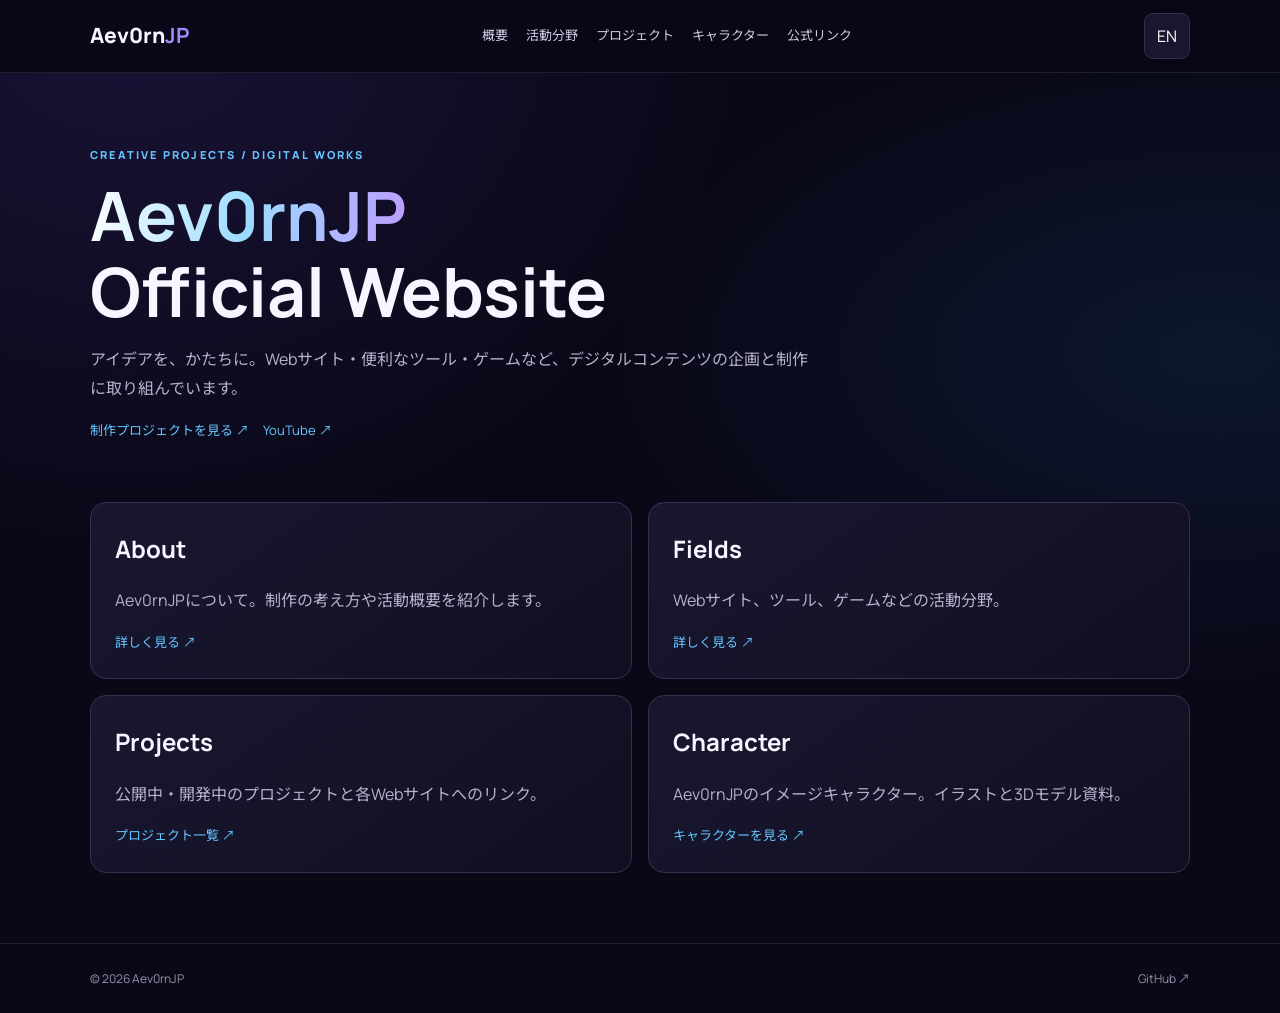
==== index.html @ 50b30349 "Load mobile-tap language toggle fix" ====
<!doctype html><html lang="ja"><head><meta charset="utf-8"><meta name="viewport" content="width=device-width,initial-scale=1"><meta name="theme-color" content="#090817"><meta name="description" content="Aev0rnJP 公式サイト。Web・ツール・ゲームなどのデジタル制作活動を紹介します。"><title>Aev0rnJP | Official Website</title><link rel="preconnect" href="https://fonts.googleapis.com"><link href="https://fonts.googleapis.com/css2?family=Manrope:wght@400;600;700;800&family=Noto+Sans+JP:wght@400;500;700&display=swap" rel="stylesheet"><link rel="stylesheet" href="style.css"></head><body><header class="top"><div class="wrap bar"><a class="brand" href="index.html">Aev0rn<b>JP</b></a><nav><a href="about.html">概要</a><a href="fields.html">活動分野</a><a href="projects.html">プロジェクト</a><a href="character.html">キャラクター</a><a href="links.html">公式リンク</a></nav><button id="lang">EN</button></div></header><main class="wrap"><section class="hero"><div class="eyebrow">CREATIVE PROJECTS / DIGITAL WORKS</div><h1><span class="grad">Aev0rnJP</span><br>Official Website</h1><p class="lead">アイデアを、かたちに。Webサイト・便利なツール・ゲームなど、デジタルコンテンツの企画と制作に取り組んでいます。</p><div class="links"><a href="projects.html">制作プロジェクトを見る ↗</a><a href="https://www.youtube.com/@Aev0rnJP" target="_blank" rel="noopener">YouTube ↗</a></div></section><section class="grid"><article class="card"><h2>About</h2><p>Aev0rnJPについて。制作の考え方や活動概要を紹介します。</p><div class="links"><a href="about.html">詳しく見る ↗</a></div></article><article class="card"><h2>Fields</h2><p>Webサイト、ツール、ゲームなどの活動分野。</p><div class="links"><a href="fields.html">詳しく見る ↗</a></div></article><article class="card"><h2>Projects</h2><p>公開中・開発中のプロジェクトと各Webサイトへのリンク。</p><div class="links"><a href="projects.html">プロジェクト一覧 ↗</a></div></article><article class="card"><h2>Character</h2><p>Aev0rnJPのイメージキャラクター。イラストと3Dモデル資料。</p><div class="links"><a href="character.html">キャラクターを見る ↗</a></div></article></section></main><footer class="footer"><div class="wrap"><span>© <span id="year"></span> Aev0rnJP</span><a href="https://github.com/mylifereading6666-oss">GitHub ↗</a></div></footer><script src="script.js?v=20261122-8"></script></body></html>
---- style.css ----
:root{--bg:#090817;--panel:#15132b;--line:#343052;--text:#f7f5ff;--muted:#b7b1cc;--blue:#65c6ff;--violet:#a58aff}*{box-sizing:border-box}body{margin:0;background:radial-gradient(ellipse at 10% 0%,#7048d52c,transparent 38%),radial-gradient(ellipse at 95% 35%,#287ecb20,transparent 35%),var(--bg);color:var(--text);font:16px/1.8 Manrope,"Noto Sans JP",sans-serif}a{color:inherit;text-decoration:none}.wrap{width:min(1100px,calc(100% - 36px));margin:auto}.top{position:sticky;top:0;z-index:1000;background:#090817ef;backdrop-filter:blur(16px);border-bottom:1px solid #ffffff18}.bar{min-height:72px;display:flex;align-items:center;justify-content:space-between;gap:18px;flex-wrap:wrap}.brand{font-weight:800;font-size:21px}.brand b{color:var(--violet)}nav{display:flex;gap:18px;align-items:center;flex-wrap:wrap}nav a{font-size:13px;color:#d1cce2}nav a:hover{color:var(--blue)}button{position:relative;z-index:1002;pointer-events:auto;touch-action:manipulation;cursor:pointer;background:#19162f;color:white;border:1px solid var(--line);border-radius:9px;padding:8px 12px;font:inherit}.hero{padding:72px 0 36px}.eyebrow{color:var(--blue);font-size:11px;letter-spacing:.2em;font-weight:800}.hero h1{font-size:clamp(38px,7vw,68px);line-height:1.12;margin:12px 0}.grad{background:linear-gradient(100deg,#fff,#9bdcff,#bd9bff);background-clip:text;color:transparent}.lead{max-width:720px;color:var(--muted)}.grid{display:grid;grid-template-columns:repeat(2,minmax(0,1fr));gap:16px;margin:24px 0 70px}.card{background:linear-gradient(145deg,#19172f,#100f21);border:1px solid var(--line);border-radius:16px;padding:24px}.card h2{margin:0 0 8px}.card p{color:var(--muted)}.links{display:flex;gap:14px;flex-wrap:wrap;color:var(--blue);font-size:13px}.visual{background:#14112b;border:1px solid var(--line);border-radius:18px;padding:10px;overflow:hidden}.visual img{display:block;width:100%;height:auto;object-fit:contain;border-radius:10px}.footer{border-top:1px solid #ffffff18;padding:24px 0;color:#9892ad;font-size:12px}.footer .wrap{display:flex;justify-content:space-between;gap:12px;flex-wrap:wrap}@media(max-width:760px){.bar{padding:12px 0}nav{order:3;width:100%;gap:10px 16px}nav a{font-size:12px}.grid{grid-template-columns:1fr}.hero{padding:48px 0 24px}}
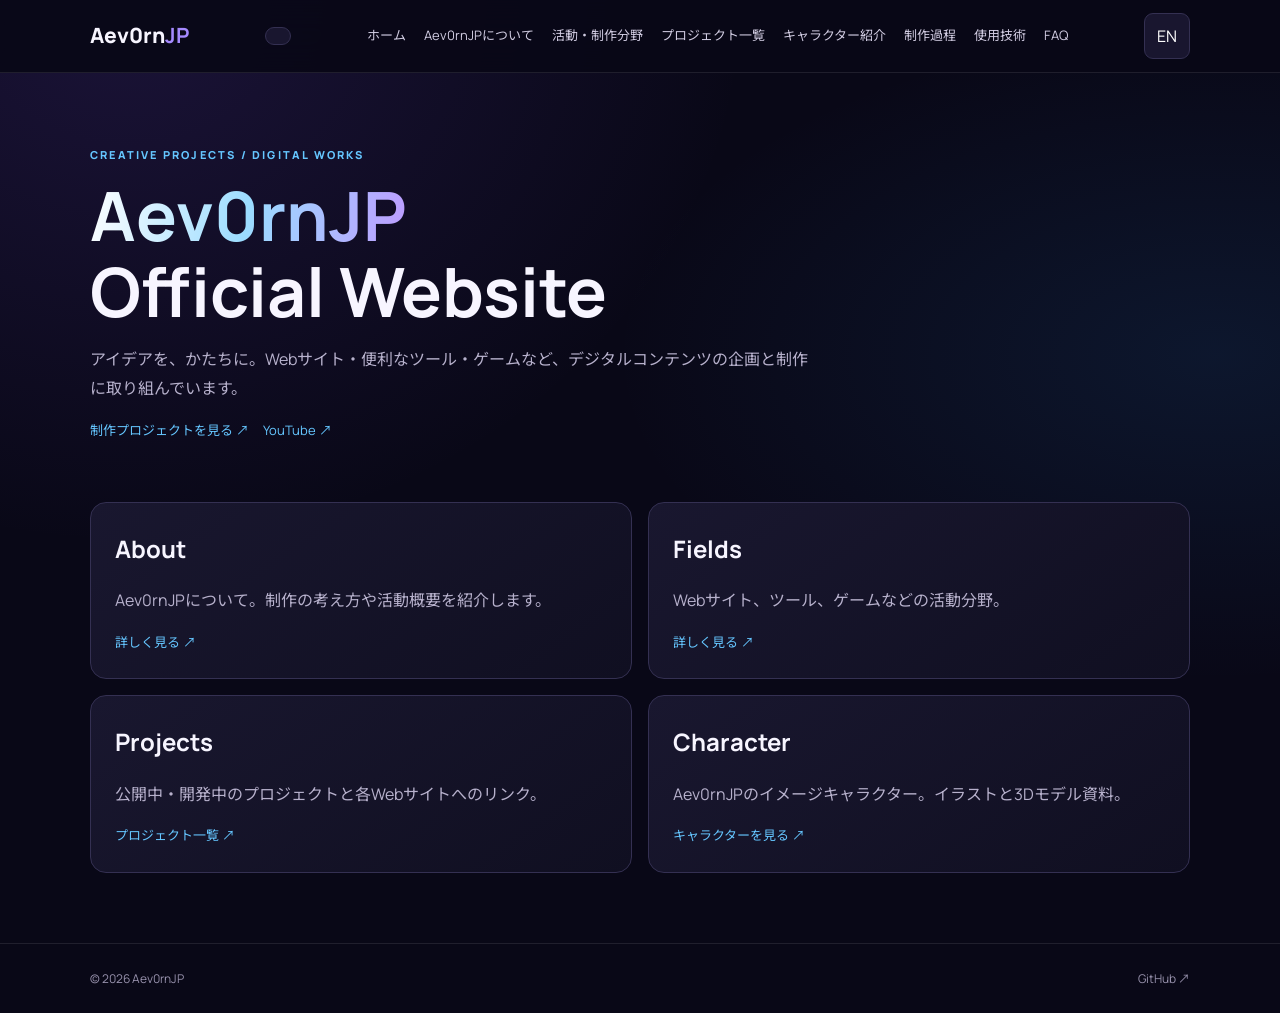
==== commit 12d954fd: "Unify eight-page portal navigation and bilingual support" ====
--- a/index.html
+++ b/index.html
@@ -1 +1 @@
-<!doctype html><html lang="ja"><head><meta charset="utf-8"><meta name="viewport" content="width=device-width,initial-scale=1"><meta name="theme-color" content="#090817"><meta name="description" content="Aev0rnJP 公式サイト。Web・ツール・ゲームなどのデジタル制作活動を紹介します。"><title>Aev0rnJP | Official Website</title><link rel="preconnect" href="https://fonts.googleapis.com"><link href="https://fonts.googleapis.com/css2?family=Manrope:wght@400;600;700;800&family=Noto+Sans+JP:wght@400;500;700&display=swap" rel="stylesheet"><link rel="stylesheet" href="style.css"></head><body><header class="top"><div class="wrap bar"><a class="brand" href="index.html">Aev0rn<b>JP</b></a><nav><a href="about.html">概要</a><a href="fields.html">活動分野</a><a href="projects.html">プロジェクト</a><a href="character.html">キャラクター</a><a href="links.html">公式リンク</a></nav><button id="lang">EN</button></div></header><main class="wrap"><section class="hero"><div class="eyebrow">CREATIVE PROJECTS / DIGITAL WORKS</div><h1><span class="grad">Aev0rnJP</span><br>Official Website</h1><p class="lead">アイデアを、かたちに。Webサイト・便利なツール・ゲームなど、デジタルコンテンツの企画と制作に取り組んでいます。</p><div class="links"><a href="projects.html">制作プロジェクトを見る ↗</a><a href="https://www.youtube.com/@Aev0rnJP" target="_blank" rel="noopener">YouTube ↗</a></div></section><section class="grid"><article class="card"><h2>About</h2><p>Aev0rnJPについて。制作の考え方や活動概要を紹介します。</p><div class="links"><a href="about.html">詳しく見る ↗</a></div></article><article class="card"><h2>Fields</h2><p>Webサイト、ツール、ゲームなどの活動分野。</p><div class="links"><a href="fields.html">詳しく見る ↗</a></div></article><article class="card"><h2>Projects</h2><p>公開中・開発中のプロジェクトと各Webサイトへのリンク。</p><div class="links"><a href="projects.html">プロジェクト一覧 ↗</a></div></article><article class="card"><h2>Character</h2><p>Aev0rnJPのイメージキャラクター。イラストと3Dモデル資料。</p><div class="links"><a href="character.html">キャラクターを見る ↗</a></div></article></section></main><footer class="footer"><div class="wrap"><span>© <span id="year"></span> Aev0rnJP</span><a href="https://github.com/mylifereading6666-oss">GitHub ↗</a></div></footer><script src="script.js?v=20261122-8"></script></body></html>+<!doctype html><html lang="ja"><head><meta charset="utf-8"><meta name="viewport" content="width=device-width,initial-scale=1"><meta name="theme-color" content="#090817"><meta name="description" content="Aev0rnJP 公式サイト。Web・ツール・ゲームなどのデジタル制作活動を紹介します。"><title>Aev0rnJP | Official Website</title><link rel="preconnect" href="https://fonts.googleapis.com"><link href="https://fonts.googleapis.com/css2?family=Manrope:wght@400;600;700;800&family=Noto+Sans+JP:wght@400;500;700&display=swap" rel="stylesheet"><link rel="stylesheet" href="style.css"></head><body><header class="top"><div class="wrap bar"><a class="brand" href="index.html">Aev0rn<b>JP</b></a><button class="menu-toggle" id="menu-toggle" aria-label="メニューを開く" aria-expanded="false"><span></span><span></span><span></span></button><nav id="site-nav"><a href="index.html">ホーム</a><a href="about.html">Aev0rnJPについて</a><a href="fields.html">活動・制作分野</a><a href="projects.html">プロジェクト一覧</a><a href="character.html">キャラクター紹介</a><a href="character-process.html">制作過程</a><a href="tech.html">使用技術</a><a href="faq.html">FAQ</a></nav><button id="lang">EN</button></div></header><main class="wrap"><section class="hero"><div class="eyebrow">CREATIVE PROJECTS / DIGITAL WORKS</div><h1><span class="grad">Aev0rnJP</span><br>Official Website</h1><p class="lead">アイデアを、かたちに。Webサイト・便利なツール・ゲームなど、デジタルコンテンツの企画と制作に取り組んでいます。</p><div class="links"><a href="projects.html">制作プロジェクトを見る ↗</a><a href="https://www.youtube.com/@Aev0rnJP" target="_blank" rel="noopener">YouTube ↗</a></div></section><section class="grid"><article class="card"><h2>About</h2><p>Aev0rnJPについて。制作の考え方や活動概要を紹介します。</p><div class="links"><a href="about.html">詳しく見る ↗</a></div></article><article class="card"><h2>Fields</h2><p>Webサイト、ツール、ゲームなどの活動分野。</p><div class="links"><a href="fields.html">詳しく見る ↗</a></div></article><article class="card"><h2>Projects</h2><p>公開中・開発中のプロジェクトと各Webサイトへのリンク。</p><div class="links"><a href="projects.html">プロジェクト一覧 ↗</a></div></article><article class="card"><h2>Character</h2><p>Aev0rnJPのイメージキャラクター。イラストと3Dモデル資料。</p><div class="links"><a href="character.html">キャラクターを見る ↗</a></div></article></section></main><footer class="footer"><div class="wrap"><span>© <span id="year"></span> Aev0rnJP</span><a href="https://github.com/mylifereading6666-oss">GitHub ↗</a></div></footer><script src="script.js?v=20261122-15"></script></body></html>
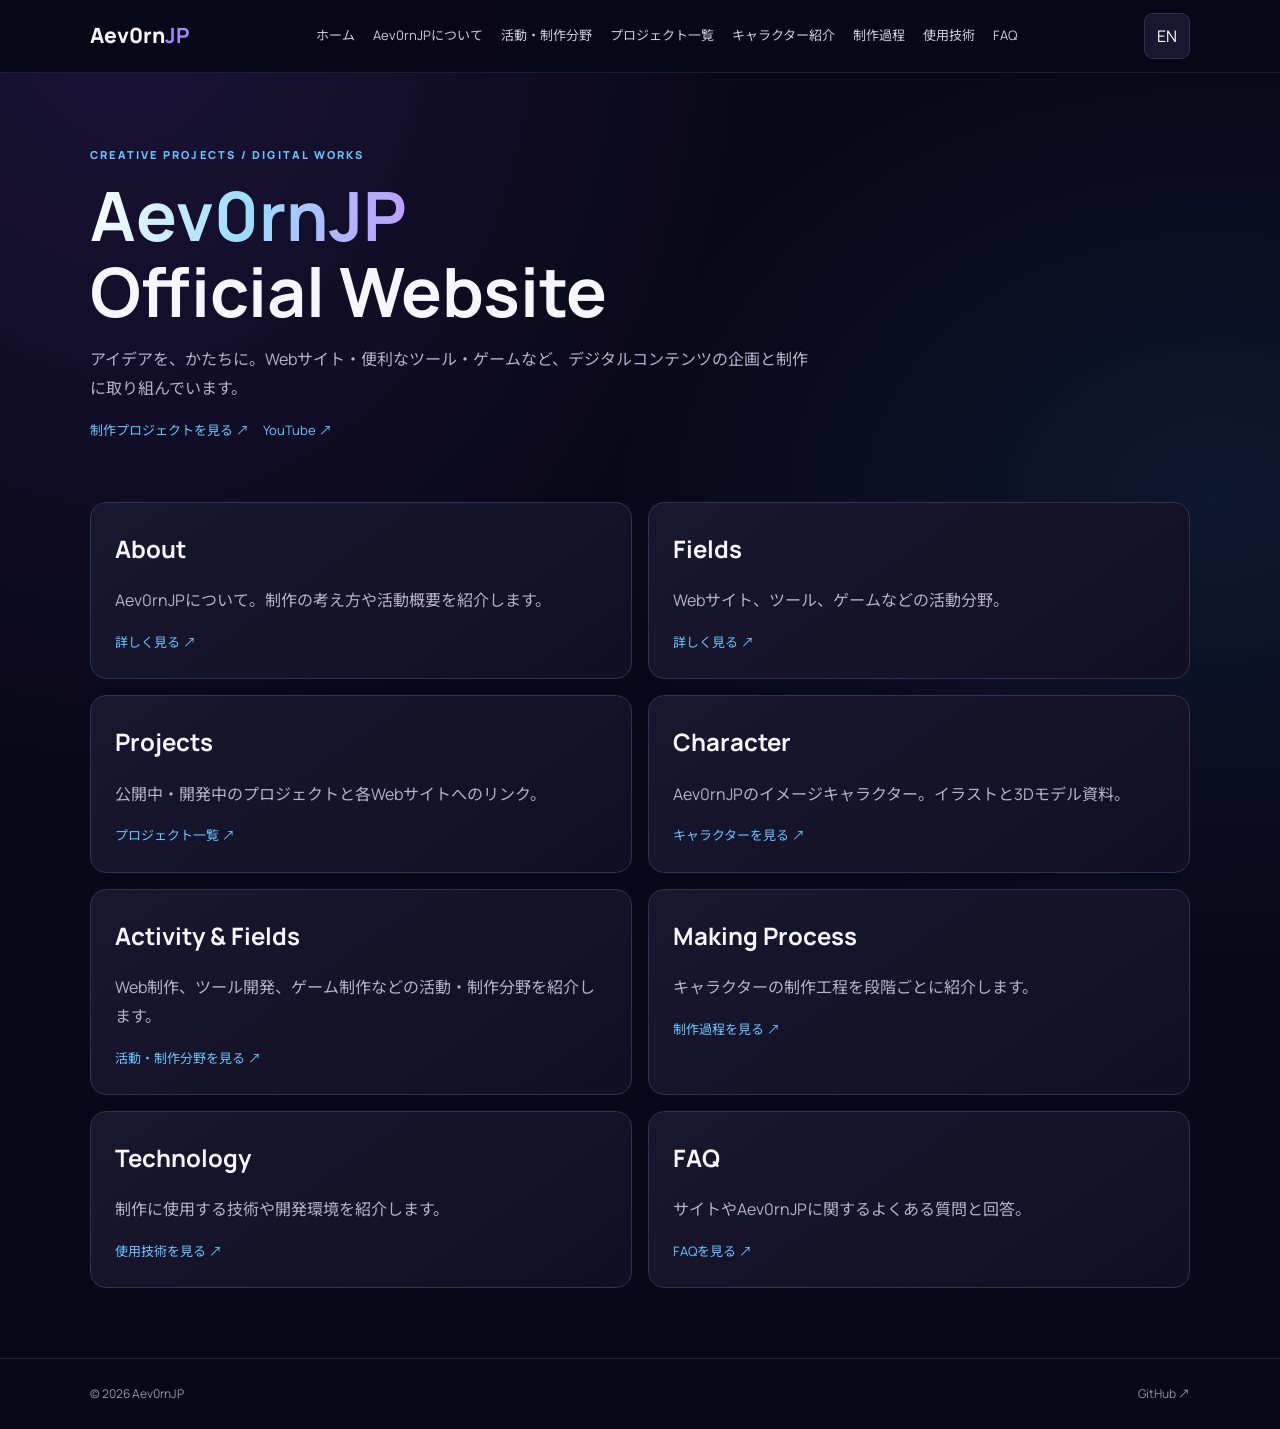
==== commit d64afbb5: "Add all portal sections to the homepage" ====
--- a/index.html
+++ b/index.html
@@ -1 +1 @@
-<!doctype html><html lang="ja"><head><meta charset="utf-8"><meta name="viewport" content="width=device-width,initial-scale=1"><meta name="theme-color" content="#090817"><meta name="description" content="Aev0rnJP 公式サイト。Web・ツール・ゲームなどのデジタル制作活動を紹介します。"><title>Aev0rnJP | Official Website</title><link rel="preconnect" href="https://fonts.googleapis.com"><link href="https://fonts.googleapis.com/css2?family=Manrope:wght@400;600;700;800&family=Noto+Sans+JP:wght@400;500;700&display=swap" rel="stylesheet"><link rel="stylesheet" href="style.css"></head><body><header class="top"><div class="wrap bar"><a class="brand" href="index.html">Aev0rn<b>JP</b></a><button class="menu-toggle" id="menu-toggle" aria-label="メニューを開く" aria-expanded="false"><span></span><span></span><span></span></button><nav id="site-nav"><a href="index.html">ホーム</a><a href="about.html">Aev0rnJPについて</a><a href="fields.html">活動・制作分野</a><a href="projects.html">プロジェクト一覧</a><a href="character.html">キャラクター紹介</a><a href="character-process.html">制作過程</a><a href="tech.html">使用技術</a><a href="faq.html">FAQ</a></nav><button id="lang">EN</button></div></header><main class="wrap"><section class="hero"><div class="eyebrow">CREATIVE PROJECTS / DIGITAL WORKS</div><h1><span class="grad">Aev0rnJP</span><br>Official Website</h1><p class="lead">アイデアを、かたちに。Webサイト・便利なツール・ゲームなど、デジタルコンテンツの企画と制作に取り組んでいます。</p><div class="links"><a href="projects.html">制作プロジェクトを見る ↗</a><a href="https://www.youtube.com/@Aev0rnJP" target="_blank" rel="noopener">YouTube ↗</a></div></section><section class="grid"><article class="card"><h2>About</h2><p>Aev0rnJPについて。制作の考え方や活動概要を紹介します。</p><div class="links"><a href="about.html">詳しく見る ↗</a></div></article><article class="card"><h2>Fields</h2><p>Webサイト、ツール、ゲームなどの活動分野。</p><div class="links"><a href="fields.html">詳しく見る ↗</a></div></article><article class="card"><h2>Projects</h2><p>公開中・開発中のプロジェクトと各Webサイトへのリンク。</p><div class="links"><a href="projects.html">プロジェクト一覧 ↗</a></div></article><article class="card"><h2>Character</h2><p>Aev0rnJPのイメージキャラクター。イラストと3Dモデル資料。</p><div class="links"><a href="character.html">キャラクターを見る ↗</a></div></article></section></main><footer class="footer"><div class="wrap"><span>© <span id="year"></span> Aev0rnJP</span><a href="https://github.com/mylifereading6666-oss">GitHub ↗</a></div></footer><script src="script.js?v=20261122-15"></script></body></html>+<!doctype html><html lang="ja"><head><meta charset="utf-8"><meta name="viewport" content="width=device-width,initial-scale=1"><meta name="theme-color" content="#090817"><meta name="description" content="Aev0rnJP 公式サイト。Web・ツール・ゲームなどのデジタル制作活動を紹介します。"><title>Aev0rnJP | Official Website</title><link rel="preconnect" href="https://fonts.googleapis.com"><link href="https://fonts.googleapis.com/css2?family=Manrope:wght@400;600;700;800&family=Noto+Sans+JP:wght@400;500;700&display=swap" rel="stylesheet"><link rel="stylesheet" href="style.css"></head><body><header class="top"><div class="wrap bar"><a class="brand" href="index.html">Aev0rn<b>JP</b></a><button class="menu-toggle" id="menu-toggle" aria-label="メニューを開く" aria-expanded="false"><span></span><span></span><span></span></button><nav id="site-nav"><a href="index.html">ホーム</a><a href="about.html">Aev0rnJPについて</a><a href="fields.html">活動・制作分野</a><a href="projects.html">プロジェクト一覧</a><a href="character.html">キャラクター紹介</a><a href="character-process.html">制作過程</a><a href="tech.html">使用技術</a><a href="faq.html">FAQ</a></nav><button id="lang">EN</button></div></header><main class="wrap"><section class="hero"><div class="eyebrow">CREATIVE PROJECTS / DIGITAL WORKS</div><h1><span class="grad">Aev0rnJP</span><br>Official Website</h1><p class="lead">アイデアを、かたちに。Webサイト・便利なツール・ゲームなど、デジタルコンテンツの企画と制作に取り組んでいます。</p><div class="links"><a href="projects.html">制作プロジェクトを見る ↗</a><a href="https://www.youtube.com/@Aev0rnJP" target="_blank" rel="noopener">YouTube ↗</a></div></section><section class="grid"><article class="card"><h2>About</h2><p>Aev0rnJPについて。制作の考え方や活動概要を紹介します。</p><div class="links"><a href="about.html">詳しく見る ↗</a></div></article><article class="card"><h2>Fields</h2><p>Webサイト、ツール、ゲームなどの活動分野。</p><div class="links"><a href="fields.html">詳しく見る ↗</a></div></article><article class="card"><h2>Projects</h2><p>公開中・開発中のプロジェクトと各Webサイトへのリンク。</p><div class="links"><a href="projects.html">プロジェクト一覧 ↗</a></div></article><article class="card"><h2>Character</h2><p>Aev0rnJPのイメージキャラクター。イラストと3Dモデル資料。</p><div class="links"><a href="character.html">キャラクターを見る ↗</a></div></article><article class="card"><h2>Activity & Fields</h2><p>Web制作、ツール開発、ゲーム制作などの活動・制作分野を紹介します。</p><div class="links"><a href="fields.html">活動・制作分野を見る ↗</a></div></article><article class="card"><h2>Making Process</h2><p>キャラクターの制作工程を段階ごとに紹介します。</p><div class="links"><a href="character-process.html">制作過程を見る ↗</a></div></article><article class="card"><h2>Technology</h2><p>制作に使用する技術や開発環境を紹介します。</p><div class="links"><a href="tech.html">使用技術を見る ↗</a></div></article><article class="card"><h2>FAQ</h2><p>サイトやAev0rnJPに関するよくある質問と回答。</p><div class="links"><a href="faq.html">FAQを見る ↗</a></div></article></section></main><footer class="footer"><div class="wrap"><span>© <span id="year"></span> Aev0rnJP</span><a href="https://github.com/mylifereading6666-oss">GitHub ↗</a></div></footer><script src="script.js?v=20261122-15"></script></body></html>
--- a/style.css
+++ b/style.css
@@ -1 +1,12 @@
-:root{--bg:#090817;--panel:#15132b;--line:#343052;--text:#f7f5ff;--muted:#b7b1cc;--blue:#65c6ff;--violet:#a58aff}*{box-sizing:border-box}body{margin:0;background:radial-gradient(ellipse at 10% 0%,#7048d52c,transparent 38%),radial-gradient(ellipse at 95% 35%,#287ecb20,transparent 35%),var(--bg);color:var(--text);font:16px/1.8 Manrope,"Noto Sans JP",sans-serif}a{color:inherit;text-decoration:none}.wrap{width:min(1100px,calc(100% - 36px));margin:auto}.top{position:sticky;top:0;z-index:1000;background:#090817ef;backdrop-filter:blur(16px);border-bottom:1px solid #ffffff18}.bar{min-height:72px;display:flex;align-items:center;justify-content:space-between;gap:18px;flex-wrap:wrap}.brand{font-weight:800;font-size:21px}.brand b{color:var(--violet)}nav{display:flex;gap:18px;align-items:center;flex-wrap:wrap}nav a{font-size:13px;color:#d1cce2}nav a:hover{color:var(--blue)}button{position:relative;z-index:1002;pointer-events:auto;touch-action:manipulation;cursor:pointer;background:#19162f;color:white;border:1px solid var(--line);border-radius:9px;padding:8px 12px;font:inherit}.hero{padding:72px 0 36px}.eyebrow{color:var(--blue);font-size:11px;letter-spacing:.2em;font-weight:800}.hero h1{font-size:clamp(38px,7vw,68px);line-height:1.12;margin:12px 0}.grad{background:linear-gradient(100deg,#fff,#9bdcff,#bd9bff);background-clip:text;color:transparent}.lead{max-width:720px;color:var(--muted)}.grid{display:grid;grid-template-columns:repeat(2,minmax(0,1fr));gap:16px;margin:24px 0 70px}.card{background:linear-gradient(145deg,#19172f,#100f21);border:1px solid var(--line);border-radius:16px;padding:24px}.card h2{margin:0 0 8px}.card p{color:var(--muted)}.links{display:flex;gap:14px;flex-wrap:wrap;color:var(--blue);font-size:13px}.visual{background:#14112b;border:1px solid var(--line);border-radius:18px;padding:10px;overflow:hidden}.visual img{display:block;width:100%;height:auto;object-fit:contain;border-radius:10px}.footer{border-top:1px solid #ffffff18;padding:24px 0;color:#9892ad;font-size:12px}.footer .wrap{display:flex;justify-content:space-between;gap:12px;flex-wrap:wrap}@media(max-width:760px){.bar{padding:12px 0}nav{order:3;width:100%;gap:10px 16px}nav a{font-size:12px}.grid{grid-template-columns:1fr}.hero{padding:48px 0 24px}}+:root{--bg:#090817;--panel:#15132b;--line:#343052;--text:#f7f5ff;--muted:#b7b1cc;--blue:#65c6ff;--violet:#a58aff}*{box-sizing:border-box}body{margin:0;background:radial-gradient(ellipse at 10% 0%,#7048d52c,transparent 38%),radial-gradient(ellipse at 95% 35%,#287ecb20,transparent 35%),var(--bg);color:var(--text);font:16px/1.8 Manrope,"Noto Sans JP",sans-serif}a{color:inherit;text-decoration:none}.wrap{width:min(1100px,calc(100% - 36px));margin:auto}.top{position:sticky;top:0;z-index:1000;background:#090817ef;backdrop-filter:blur(16px);border-bottom:1px solid #ffffff18}.bar{min-height:72px;display:flex;align-items:center;justify-content:space-between;gap:18px;flex-wrap:wrap}.brand{font-weight:800;font-size:21px}.brand b{color:var(--violet)}nav{display:flex;gap:18px;align-items:center;flex-wrap:wrap}nav a{font-size:13px;color:#d1cce2}nav a:hover{color:var(--blue)}button{position:relative;z-index:1002;pointer-events:auto;touch-action:manipulation;cursor:pointer;background:#19162f;color:white;border:1px solid var(--line);border-radius:9px;padding:8px 12px;font:inherit}.hero{padding:72px 0 36px}.eyebrow{color:var(--blue);font-size:11px;letter-spacing:.2em;font-weight:800}.hero h1{font-size:clamp(38px,7vw,68px);line-height:1.12;margin:12px 0}.grad{background:linear-gradient(100deg,#fff,#9bdcff,#bd9bff);background-clip:text;color:transparent}.lead{max-width:720px;color:var(--muted)}.grid{display:grid;grid-template-columns:repeat(2,minmax(0,1fr));gap:16px;margin:24px 0 70px}.card{background:linear-gradient(145deg,#19172f,#100f21);border:1px solid var(--line);border-radius:16px;padding:24px}.card h2{margin:0 0 8px}.card p{color:var(--muted)}.links{display:flex;gap:14px;flex-wrap:wrap;color:var(--blue);font-size:13px}.visual{background:#14112b;border:1px solid var(--line);border-radius:18px;padding:10px;overflow:hidden}.visual img{display:block;width:100%;height:auto;object-fit:contain;border-radius:10px}.footer{border-top:1px solid #ffffff18;padding:24px 0;color:#9892ad;font-size:12px}.footer .wrap{display:flex;justify-content:space-between;gap:12px;flex-wrap:wrap}@media(max-width:760px){.bar{padding:12px 0}nav{order:3;width:100%;gap:10px 16px}nav a{font-size:12px}.grid{grid-template-columns:1fr}.hero{padding:48px 0 24px}}
+/* Unified eight-page navigation */
+.menu-toggle{display:none;align-items:center;justify-content:center;flex-direction:column;gap:5px;width:42px;height:42px;padding:8px}
+.menu-toggle span{display:block;width:20px;height:2px;background:#e9e4ff;border-radius:2px}
+@media(max-width:760px){
+ .bar{position:relative}
+ .menu-toggle{display:flex;margin-left:auto}
+ #site-nav{display:none;order:4;width:100%;padding:8px 0 14px;flex-direction:column;align-items:stretch;gap:0}
+ #site-nav.open{display:flex}
+ #site-nav a{padding:10px 12px;border-top:1px solid #ffffff12;font-size:14px}
+ #lang{order:3}
+}
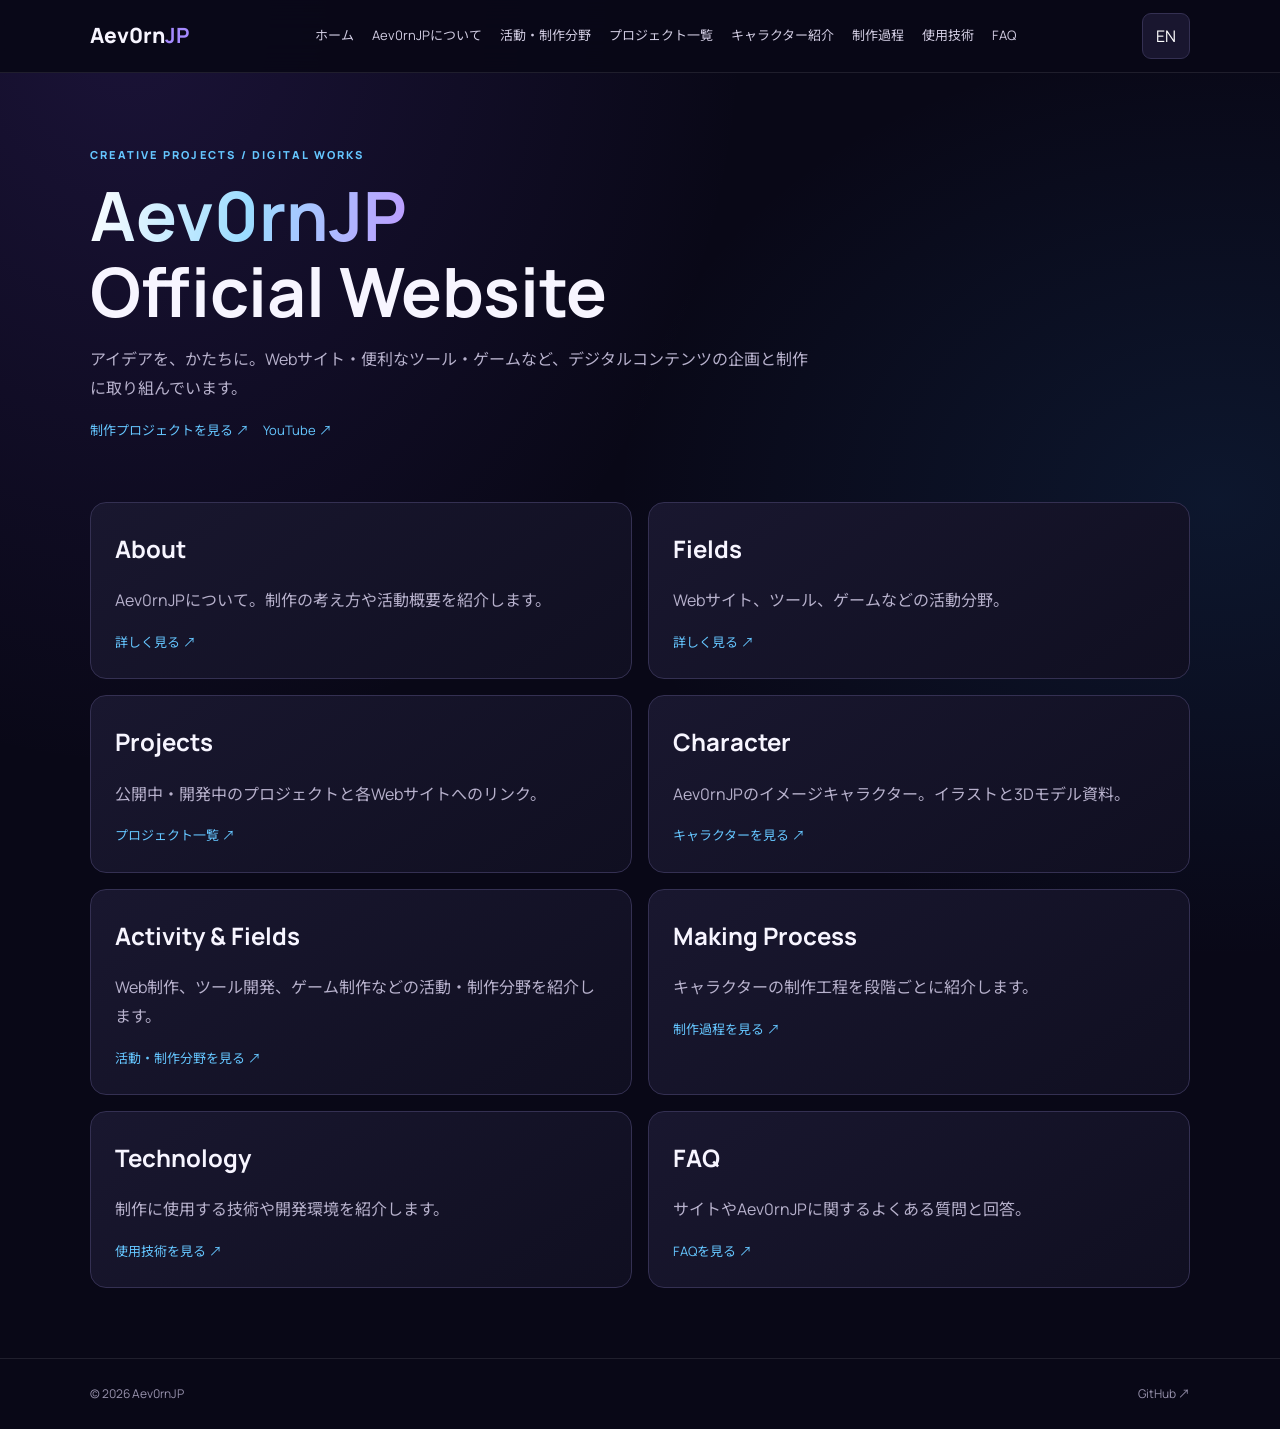
==== commit 0e4a77d6: "Apply consistent navigation and header controls to every portal page" ====
--- a/index.html
+++ b/index.html
@@ -1 +1 @@
-<!doctype html><html lang="ja"><head><meta charset="utf-8"><meta name="viewport" content="width=device-width,initial-scale=1"><meta name="theme-color" content="#090817"><meta name="description" content="Aev0rnJP 公式サイト。Web・ツール・ゲームなどのデジタル制作活動を紹介します。"><title>Aev0rnJP | Official Website</title><link rel="preconnect" href="https://fonts.googleapis.com"><link href="https://fonts.googleapis.com/css2?family=Manrope:wght@400;600;700;800&family=Noto+Sans+JP:wght@400;500;700&display=swap" rel="stylesheet"><link rel="stylesheet" href="style.css"></head><body><header class="top"><div class="wrap bar"><a class="brand" href="index.html">Aev0rn<b>JP</b></a><button class="menu-toggle" id="menu-toggle" aria-label="メニューを開く" aria-expanded="false"><span></span><span></span><span></span></button><nav id="site-nav"><a href="index.html">ホーム</a><a href="about.html">Aev0rnJPについて</a><a href="fields.html">活動・制作分野</a><a href="projects.html">プロジェクト一覧</a><a href="character.html">キャラクター紹介</a><a href="character-process.html">制作過程</a><a href="tech.html">使用技術</a><a href="faq.html">FAQ</a></nav><button id="lang">EN</button></div></header><main class="wrap"><section class="hero"><div class="eyebrow">CREATIVE PROJECTS / DIGITAL WORKS</div><h1><span class="grad">Aev0rnJP</span><br>Official Website</h1><p class="lead">アイデアを、かたちに。Webサイト・便利なツール・ゲームなど、デジタルコンテンツの企画と制作に取り組んでいます。</p><div class="links"><a href="projects.html">制作プロジェクトを見る ↗</a><a href="https://www.youtube.com/@Aev0rnJP" target="_blank" rel="noopener">YouTube ↗</a></div></section><section class="grid"><article class="card"><h2>About</h2><p>Aev0rnJPについて。制作の考え方や活動概要を紹介します。</p><div class="links"><a href="about.html">詳しく見る ↗</a></div></article><article class="card"><h2>Fields</h2><p>Webサイト、ツール、ゲームなどの活動分野。</p><div class="links"><a href="fields.html">詳しく見る ↗</a></div></article><article class="card"><h2>Projects</h2><p>公開中・開発中のプロジェクトと各Webサイトへのリンク。</p><div class="links"><a href="projects.html">プロジェクト一覧 ↗</a></div></article><article class="card"><h2>Character</h2><p>Aev0rnJPのイメージキャラクター。イラストと3Dモデル資料。</p><div class="links"><a href="character.html">キャラクターを見る ↗</a></div></article><article class="card"><h2>Activity & Fields</h2><p>Web制作、ツール開発、ゲーム制作などの活動・制作分野を紹介します。</p><div class="links"><a href="fields.html">活動・制作分野を見る ↗</a></div></article><article class="card"><h2>Making Process</h2><p>キャラクターの制作工程を段階ごとに紹介します。</p><div class="links"><a href="character-process.html">制作過程を見る ↗</a></div></article><article class="card"><h2>Technology</h2><p>制作に使用する技術や開発環境を紹介します。</p><div class="links"><a href="tech.html">使用技術を見る ↗</a></div></article><article class="card"><h2>FAQ</h2><p>サイトやAev0rnJPに関するよくある質問と回答。</p><div class="links"><a href="faq.html">FAQを見る ↗</a></div></article></section></main><footer class="footer"><div class="wrap"><span>© <span id="year"></span> Aev0rnJP</span><a href="https://github.com/mylifereading6666-oss">GitHub ↗</a></div></footer><script src="script.js?v=20261122-15"></script></body></html>+<!doctype html><html lang="ja"><head><meta charset="utf-8"><meta name="viewport" content="width=device-width,initial-scale=1"><meta name="theme-color" content="#090817"><meta name="description" content="Aev0rnJP 公式サイト。Web・ツール・ゲームなどのデジタル制作活動を紹介します。"><title>Aev0rnJP | Official Website</title><link rel="preconnect" href="https://fonts.googleapis.com"><link href="https://fonts.googleapis.com/css2?family=Manrope:wght@400;600;700;800&family=Noto+Sans+JP:wght@400;500;700&display=swap" rel="stylesheet"><link rel="stylesheet" href="style.css"></head><body><header class="top"><div class="wrap bar"><a class="brand" href="index.html">Aev0rn<b>JP</b></a><button class="menu-toggle" id="menu-toggle" type="button" aria-label="メニューを開く" aria-expanded="false" aria-controls="site-nav"><span></span><span></span><span></span></button><nav id="site-nav"><a href="index.html">ホーム</a><a href="about.html">Aev0rnJPについて</a><a href="fields.html">活動・制作分野</a><a href="projects.html">プロジェクト一覧</a><a href="character.html">キャラクター紹介</a><a href="character-process.html">制作過程</a><a href="tech.html">使用技術</a><a href="faq.html">FAQ</a></nav><button id="lang">EN</button></div></header><main class="wrap"><section class="hero"><div class="eyebrow">CREATIVE PROJECTS / DIGITAL WORKS</div><h1><span class="grad">Aev0rnJP</span><br>Official Website</h1><p class="lead">アイデアを、かたちに。Webサイト・便利なツール・ゲームなど、デジタルコンテンツの企画と制作に取り組んでいます。</p><div class="links"><a href="projects.html">制作プロジェクトを見る ↗</a><a href="https://www.youtube.com/@Aev0rnJP" target="_blank" rel="noopener">YouTube ↗</a></div></section><section class="grid"><article class="card"><h2>About</h2><p>Aev0rnJPについて。制作の考え方や活動概要を紹介します。</p><div class="links"><a href="about.html">詳しく見る ↗</a></div></article><article class="card"><h2>Fields</h2><p>Webサイト、ツール、ゲームなどの活動分野。</p><div class="links"><a href="fields.html">詳しく見る ↗</a></div></article><article class="card"><h2>Projects</h2><p>公開中・開発中のプロジェクトと各Webサイトへのリンク。</p><div class="links"><a href="projects.html">プロジェクト一覧 ↗</a></div></article><article class="card"><h2>Character</h2><p>Aev0rnJPのイメージキャラクター。イラストと3Dモデル資料。</p><div class="links"><a href="character.html">キャラクターを見る ↗</a></div></article><article class="card"><h2>Activity & Fields</h2><p>Web制作、ツール開発、ゲーム制作などの活動・制作分野を紹介します。</p><div class="links"><a href="fields.html">活動・制作分野を見る ↗</a></div></article><article class="card"><h2>Making Process</h2><p>キャラクターの制作工程を段階ごとに紹介します。</p><div class="links"><a href="character-process.html">制作過程を見る ↗</a></div></article><article class="card"><h2>Technology</h2><p>制作に使用する技術や開発環境を紹介します。</p><div class="links"><a href="tech.html">使用技術を見る ↗</a></div></article><article class="card"><h2>FAQ</h2><p>サイトやAev0rnJPに関するよくある質問と回答。</p><div class="links"><a href="faq.html">FAQを見る ↗</a></div></article></section></main><footer class="footer"><div class="wrap"><span>© <span id="year"></span> Aev0rnJP</span><a href="https://github.com/mylifereading6666-oss">GitHub ↗</a></div></footer><script src="script.js?v=20261122-17"></script><script src="navigation.js?v=20261122-01"></script></body></html>
--- a/style.css
+++ b/style.css
@@ -10,3 +10,20 @@
  #site-nav a{padding:10px 12px;border-top:1px solid #ffffff12;font-size:14px}
  #lang{order:3}
 }
+
+/* Reliable shared header and mobile navigation */
+.bar{position:relative}
+.menu-toggle{display:none;align-items:center;justify-content:center;flex-direction:column;gap:5px;width:44px;height:44px;min-width:44px;padding:8px;flex:0 0 44px}
+.menu-toggle span{display:block;width:21px;height:2px;background:#e9e4ff;border-radius:2px;pointer-events:none}
+#lang{min-width:48px;min-height:40px;flex:0 0 auto}
+#site-nav{display:flex;align-items:center;gap:clamp(8px,1.5vw,18px)}
+@media(max-width:760px){
+ .bar{display:flex;align-items:center;flex-wrap:wrap;gap:10px;padding:10px 0}
+ .brand{order:1}
+ #lang{order:2;margin-left:auto}
+ .menu-toggle{display:flex;order:3}
+ #site-nav{display:none!important;order:4;flex:0 0 100%;width:100%;padding:8px 0 12px;flex-direction:column;align-items:stretch;gap:0;border-top:1px solid #ffffff18}
+ #site-nav.open{display:flex!important}
+ #site-nav a{display:block;width:100%;padding:11px 12px;border-bottom:1px solid #ffffff12;font-size:14px}
+}
+@media(min-width:761px){.menu-toggle{display:none!important}#site-nav{display:flex!important}}
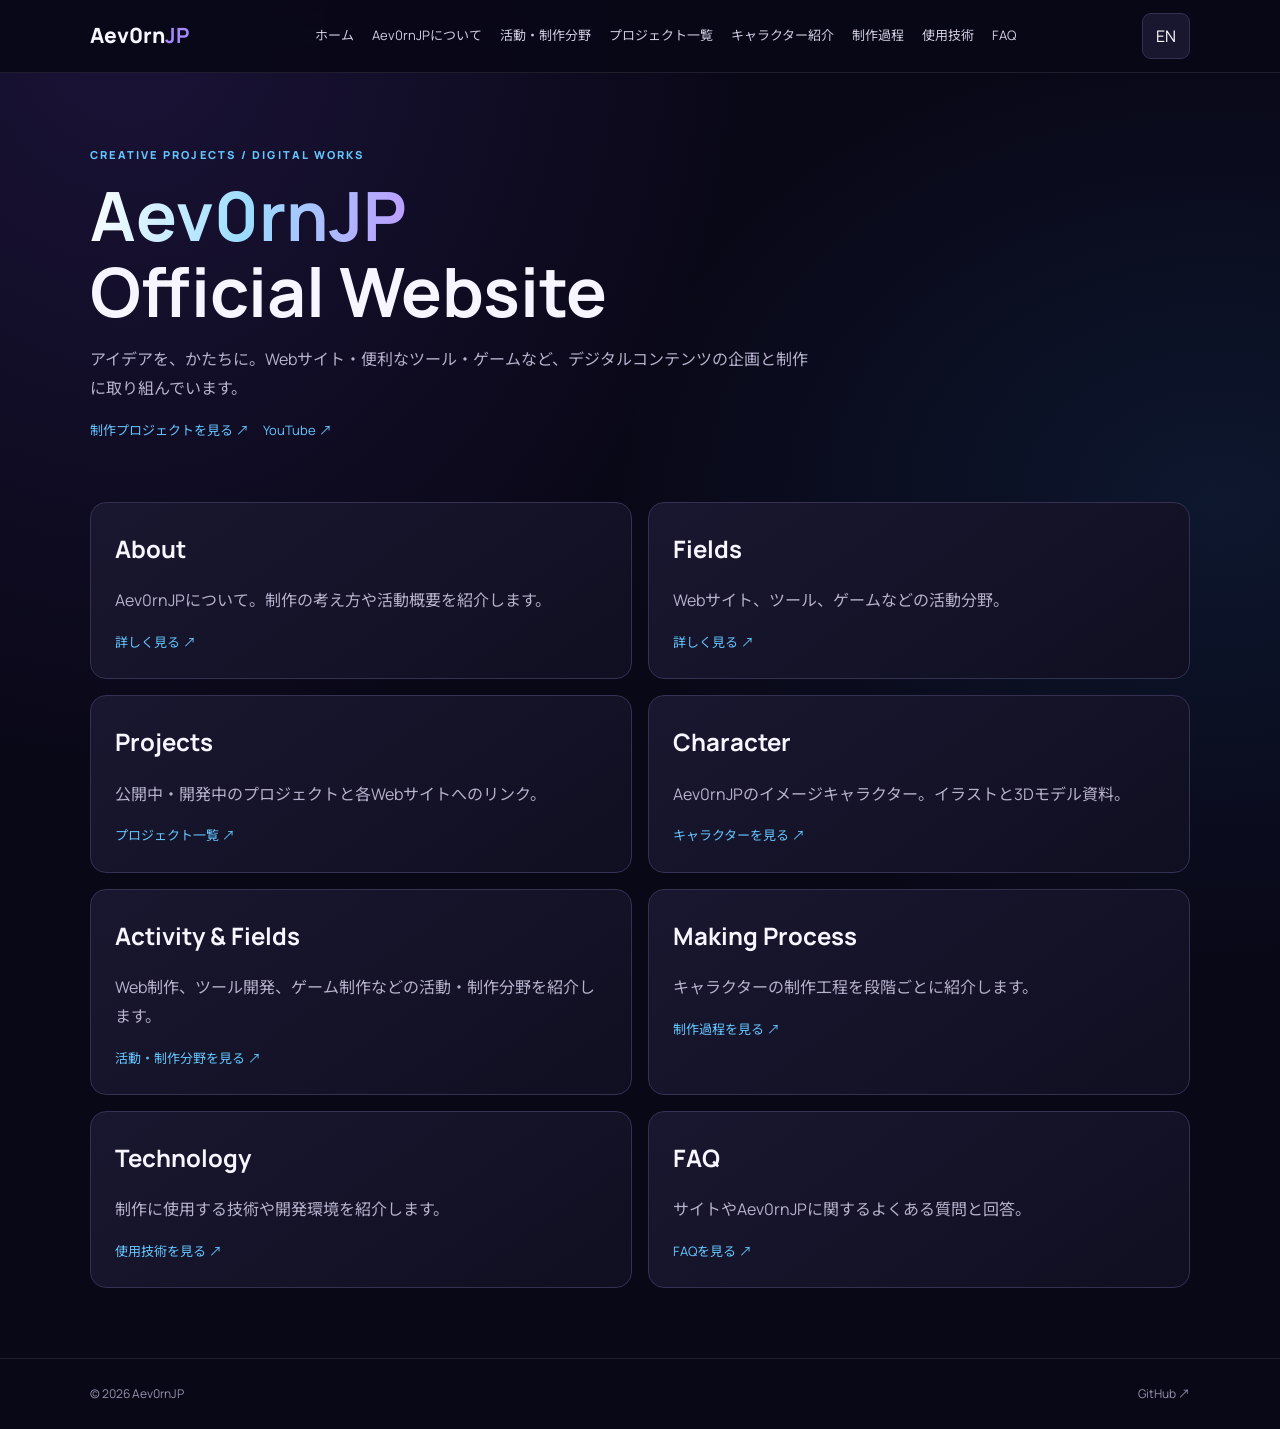
==== commit 40cdfc85: "Refresh shared navigation script cache" ====
--- a/index.html
+++ b/index.html
@@ -1 +1 @@
-<!doctype html><html lang="ja"><head><meta charset="utf-8"><meta name="viewport" content="width=device-width,initial-scale=1"><meta name="theme-color" content="#090817"><meta name="description" content="Aev0rnJP 公式サイト。Web・ツール・ゲームなどのデジタル制作活動を紹介します。"><title>Aev0rnJP | Official Website</title><link rel="preconnect" href="https://fonts.googleapis.com"><link href="https://fonts.googleapis.com/css2?family=Manrope:wght@400;600;700;800&family=Noto+Sans+JP:wght@400;500;700&display=swap" rel="stylesheet"><link rel="stylesheet" href="style.css"></head><body><header class="top"><div class="wrap bar"><a class="brand" href="index.html">Aev0rn<b>JP</b></a><button class="menu-toggle" id="menu-toggle" type="button" aria-label="メニューを開く" aria-expanded="false" aria-controls="site-nav"><span></span><span></span><span></span></button><nav id="site-nav"><a href="index.html">ホーム</a><a href="about.html">Aev0rnJPについて</a><a href="fields.html">活動・制作分野</a><a href="projects.html">プロジェクト一覧</a><a href="character.html">キャラクター紹介</a><a href="character-process.html">制作過程</a><a href="tech.html">使用技術</a><a href="faq.html">FAQ</a></nav><button id="lang">EN</button></div></header><main class="wrap"><section class="hero"><div class="eyebrow">CREATIVE PROJECTS / DIGITAL WORKS</div><h1><span class="grad">Aev0rnJP</span><br>Official Website</h1><p class="lead">アイデアを、かたちに。Webサイト・便利なツール・ゲームなど、デジタルコンテンツの企画と制作に取り組んでいます。</p><div class="links"><a href="projects.html">制作プロジェクトを見る ↗</a><a href="https://www.youtube.com/@Aev0rnJP" target="_blank" rel="noopener">YouTube ↗</a></div></section><section class="grid"><article class="card"><h2>About</h2><p>Aev0rnJPについて。制作の考え方や活動概要を紹介します。</p><div class="links"><a href="about.html">詳しく見る ↗</a></div></article><article class="card"><h2>Fields</h2><p>Webサイト、ツール、ゲームなどの活動分野。</p><div class="links"><a href="fields.html">詳しく見る ↗</a></div></article><article class="card"><h2>Projects</h2><p>公開中・開発中のプロジェクトと各Webサイトへのリンク。</p><div class="links"><a href="projects.html">プロジェクト一覧 ↗</a></div></article><article class="card"><h2>Character</h2><p>Aev0rnJPのイメージキャラクター。イラストと3Dモデル資料。</p><div class="links"><a href="character.html">キャラクターを見る ↗</a></div></article><article class="card"><h2>Activity & Fields</h2><p>Web制作、ツール開発、ゲーム制作などの活動・制作分野を紹介します。</p><div class="links"><a href="fields.html">活動・制作分野を見る ↗</a></div></article><article class="card"><h2>Making Process</h2><p>キャラクターの制作工程を段階ごとに紹介します。</p><div class="links"><a href="character-process.html">制作過程を見る ↗</a></div></article><article class="card"><h2>Technology</h2><p>制作に使用する技術や開発環境を紹介します。</p><div class="links"><a href="tech.html">使用技術を見る ↗</a></div></article><article class="card"><h2>FAQ</h2><p>サイトやAev0rnJPに関するよくある質問と回答。</p><div class="links"><a href="faq.html">FAQを見る ↗</a></div></article></section></main><footer class="footer"><div class="wrap"><span>© <span id="year"></span> Aev0rnJP</span><a href="https://github.com/mylifereading6666-oss">GitHub ↗</a></div></footer><script src="script.js?v=20261122-17"></script><script src="navigation.js?v=20261122-01"></script></body></html>+<!doctype html><html lang="ja"><head><meta charset="utf-8"><meta name="viewport" content="width=device-width,initial-scale=1"><meta name="theme-color" content="#090817"><meta name="description" content="Aev0rnJP 公式サイト。Web・ツール・ゲームなどのデジタル制作活動を紹介します。"><title>Aev0rnJP | Official Website</title><link rel="preconnect" href="https://fonts.googleapis.com"><link href="https://fonts.googleapis.com/css2?family=Manrope:wght@400;600;700;800&family=Noto+Sans+JP:wght@400;500;700&display=swap" rel="stylesheet"><link rel="stylesheet" href="style.css"></head><body><header class="top"><div class="wrap bar"><a class="brand" href="index.html">Aev0rn<b>JP</b></a><button class="menu-toggle" id="menu-toggle" type="button" aria-label="メニューを開く" aria-expanded="false" aria-controls="site-nav"><span></span><span></span><span></span></button><nav id="site-nav"><a href="index.html">ホーム</a><a href="about.html">Aev0rnJPについて</a><a href="fields.html">活動・制作分野</a><a href="projects.html">プロジェクト一覧</a><a href="character.html">キャラクター紹介</a><a href="character-process.html">制作過程</a><a href="tech.html">使用技術</a><a href="faq.html">FAQ</a></nav><button id="lang">EN</button></div></header><main class="wrap"><section class="hero"><div class="eyebrow">CREATIVE PROJECTS / DIGITAL WORKS</div><h1><span class="grad">Aev0rnJP</span><br>Official Website</h1><p class="lead">アイデアを、かたちに。Webサイト・便利なツール・ゲームなど、デジタルコンテンツの企画と制作に取り組んでいます。</p><div class="links"><a href="projects.html">制作プロジェクトを見る ↗</a><a href="https://www.youtube.com/@Aev0rnJP" target="_blank" rel="noopener">YouTube ↗</a></div></section><section class="grid"><article class="card"><h2>About</h2><p>Aev0rnJPについて。制作の考え方や活動概要を紹介します。</p><div class="links"><a href="about.html">詳しく見る ↗</a></div></article><article class="card"><h2>Fields</h2><p>Webサイト、ツール、ゲームなどの活動分野。</p><div class="links"><a href="fields.html">詳しく見る ↗</a></div></article><article class="card"><h2>Projects</h2><p>公開中・開発中のプロジェクトと各Webサイトへのリンク。</p><div class="links"><a href="projects.html">プロジェクト一覧 ↗</a></div></article><article class="card"><h2>Character</h2><p>Aev0rnJPのイメージキャラクター。イラストと3Dモデル資料。</p><div class="links"><a href="character.html">キャラクターを見る ↗</a></div></article><article class="card"><h2>Activity & Fields</h2><p>Web制作、ツール開発、ゲーム制作などの活動・制作分野を紹介します。</p><div class="links"><a href="fields.html">活動・制作分野を見る ↗</a></div></article><article class="card"><h2>Making Process</h2><p>キャラクターの制作工程を段階ごとに紹介します。</p><div class="links"><a href="character-process.html">制作過程を見る ↗</a></div></article><article class="card"><h2>Technology</h2><p>制作に使用する技術や開発環境を紹介します。</p><div class="links"><a href="tech.html">使用技術を見る ↗</a></div></article><article class="card"><h2>FAQ</h2><p>サイトやAev0rnJPに関するよくある質問と回答。</p><div class="links"><a href="faq.html">FAQを見る ↗</a></div></article></section></main><footer class="footer"><div class="wrap"><span>© <span id="year"></span> Aev0rnJP</span><a href="https://github.com/mylifereading6666-oss">GitHub ↗</a></div></footer><script src="script.js?v=20261122-18"></script><script src="navigation.js?v=20261122-01"></script></body></html>
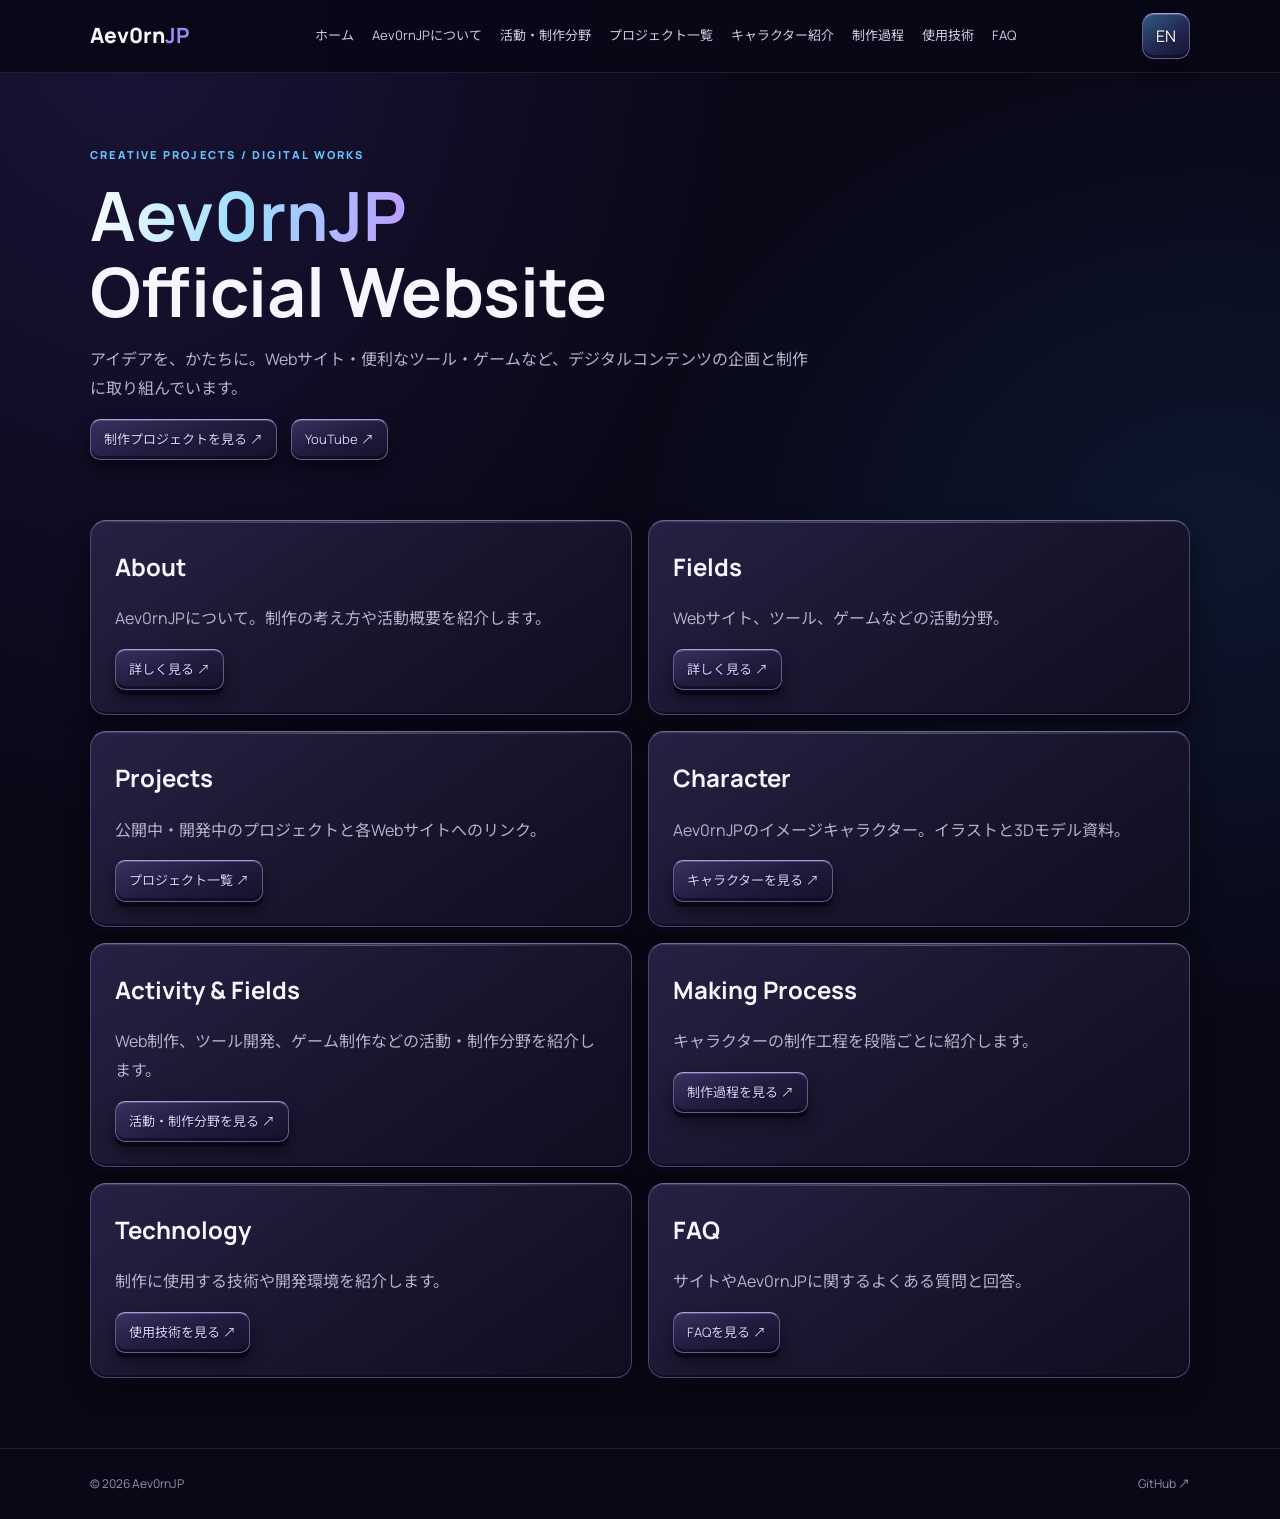
==== commit 148aea1f: "Refresh dimensional UI stylesheet" ====
--- a/index.html
+++ b/index.html
@@ -1 +1 @@
-<!doctype html><html lang="ja"><head><meta charset="utf-8"><meta name="viewport" content="width=device-width,initial-scale=1"><meta name="theme-color" content="#090817"><meta name="description" content="Aev0rnJP 公式サイト。Web・ツール・ゲームなどのデジタル制作活動を紹介します。"><title>Aev0rnJP | Official Website</title><link rel="preconnect" href="https://fonts.googleapis.com"><link href="https://fonts.googleapis.com/css2?family=Manrope:wght@400;600;700;800&family=Noto+Sans+JP:wght@400;500;700&display=swap" rel="stylesheet"><link rel="stylesheet" href="style.css"></head><body><header class="top"><div class="wrap bar"><a class="brand" href="index.html">Aev0rn<b>JP</b></a><button class="menu-toggle" id="menu-toggle" type="button" aria-label="メニューを開く" aria-expanded="false" aria-controls="site-nav"><span></span><span></span><span></span></button><nav id="site-nav"><a href="index.html">ホーム</a><a href="about.html">Aev0rnJPについて</a><a href="fields.html">活動・制作分野</a><a href="projects.html">プロジェクト一覧</a><a href="character.html">キャラクター紹介</a><a href="character-process.html">制作過程</a><a href="tech.html">使用技術</a><a href="faq.html">FAQ</a></nav><button id="lang">EN</button></div></header><main class="wrap"><section class="hero"><div class="eyebrow">CREATIVE PROJECTS / DIGITAL WORKS</div><h1><span class="grad">Aev0rnJP</span><br>Official Website</h1><p class="lead">アイデアを、かたちに。Webサイト・便利なツール・ゲームなど、デジタルコンテンツの企画と制作に取り組んでいます。</p><div class="links"><a href="projects.html">制作プロジェクトを見る ↗</a><a href="https://www.youtube.com/@Aev0rnJP" target="_blank" rel="noopener">YouTube ↗</a></div></section><section class="grid"><article class="card"><h2>About</h2><p>Aev0rnJPについて。制作の考え方や活動概要を紹介します。</p><div class="links"><a href="about.html">詳しく見る ↗</a></div></article><article class="card"><h2>Fields</h2><p>Webサイト、ツール、ゲームなどの活動分野。</p><div class="links"><a href="fields.html">詳しく見る ↗</a></div></article><article class="card"><h2>Projects</h2><p>公開中・開発中のプロジェクトと各Webサイトへのリンク。</p><div class="links"><a href="projects.html">プロジェクト一覧 ↗</a></div></article><article class="card"><h2>Character</h2><p>Aev0rnJPのイメージキャラクター。イラストと3Dモデル資料。</p><div class="links"><a href="character.html">キャラクターを見る ↗</a></div></article><article class="card"><h2>Activity & Fields</h2><p>Web制作、ツール開発、ゲーム制作などの活動・制作分野を紹介します。</p><div class="links"><a href="fields.html">活動・制作分野を見る ↗</a></div></article><article class="card"><h2>Making Process</h2><p>キャラクターの制作工程を段階ごとに紹介します。</p><div class="links"><a href="character-process.html">制作過程を見る ↗</a></div></article><article class="card"><h2>Technology</h2><p>制作に使用する技術や開発環境を紹介します。</p><div class="links"><a href="tech.html">使用技術を見る ↗</a></div></article><article class="card"><h2>FAQ</h2><p>サイトやAev0rnJPに関するよくある質問と回答。</p><div class="links"><a href="faq.html">FAQを見る ↗</a></div></article></section></main><footer class="footer"><div class="wrap"><span>© <span id="year"></span> Aev0rnJP</span><a href="https://github.com/mylifereading6666-oss">GitHub ↗</a></div></footer><script src="script.js?v=20261122-18"></script><script src="navigation.js?v=20261122-01"></script></body></html>+<!doctype html><html lang="ja"><head><meta charset="utf-8"><meta name="viewport" content="width=device-width,initial-scale=1"><meta name="theme-color" content="#090817"><meta name="description" content="Aev0rnJP 公式サイト。Web・ツール・ゲームなどのデジタル制作活動を紹介します。"><title>Aev0rnJP | Official Website</title><link rel="preconnect" href="https://fonts.googleapis.com"><link href="https://fonts.googleapis.com/css2?family=Manrope:wght@400;600;700;800&family=Noto+Sans+JP:wght@400;500;700&display=swap" rel="stylesheet"><link rel="stylesheet" href="style.css?v=20261122-3d01"></head><body><header class="top"><div class="wrap bar"><a class="brand" href="index.html">Aev0rn<b>JP</b></a><button class="menu-toggle" id="menu-toggle" type="button" aria-label="メニューを開く" aria-expanded="false" aria-controls="site-nav"><span></span><span></span><span></span></button><nav id="site-nav"><a href="index.html">ホーム</a><a href="about.html">Aev0rnJPについて</a><a href="fields.html">活動・制作分野</a><a href="projects.html">プロジェクト一覧</a><a href="character.html">キャラクター紹介</a><a href="character-process.html">制作過程</a><a href="tech.html">使用技術</a><a href="faq.html">FAQ</a></nav><button id="lang">EN</button></div></header><main class="wrap"><section class="hero"><div class="eyebrow">CREATIVE PROJECTS / DIGITAL WORKS</div><h1><span class="grad">Aev0rnJP</span><br>Official Website</h1><p class="lead">アイデアを、かたちに。Webサイト・便利なツール・ゲームなど、デジタルコンテンツの企画と制作に取り組んでいます。</p><div class="links"><a href="projects.html">制作プロジェクトを見る ↗</a><a href="https://www.youtube.com/@Aev0rnJP" target="_blank" rel="noopener">YouTube ↗</a></div></section><section class="grid"><article class="card"><h2>About</h2><p>Aev0rnJPについて。制作の考え方や活動概要を紹介します。</p><div class="links"><a href="about.html">詳しく見る ↗</a></div></article><article class="card"><h2>Fields</h2><p>Webサイト、ツール、ゲームなどの活動分野。</p><div class="links"><a href="fields.html">詳しく見る ↗</a></div></article><article class="card"><h2>Projects</h2><p>公開中・開発中のプロジェクトと各Webサイトへのリンク。</p><div class="links"><a href="projects.html">プロジェクト一覧 ↗</a></div></article><article class="card"><h2>Character</h2><p>Aev0rnJPのイメージキャラクター。イラストと3Dモデル資料。</p><div class="links"><a href="character.html">キャラクターを見る ↗</a></div></article><article class="card"><h2>Activity & Fields</h2><p>Web制作、ツール開発、ゲーム制作などの活動・制作分野を紹介します。</p><div class="links"><a href="fields.html">活動・制作分野を見る ↗</a></div></article><article class="card"><h2>Making Process</h2><p>キャラクターの制作工程を段階ごとに紹介します。</p><div class="links"><a href="character-process.html">制作過程を見る ↗</a></div></article><article class="card"><h2>Technology</h2><p>制作に使用する技術や開発環境を紹介します。</p><div class="links"><a href="tech.html">使用技術を見る ↗</a></div></article><article class="card"><h2>FAQ</h2><p>サイトやAev0rnJPに関するよくある質問と回答。</p><div class="links"><a href="faq.html">FAQを見る ↗</a></div></article></section></main><footer class="footer"><div class="wrap"><span>© <span id="year"></span> Aev0rnJP</span><a href="https://github.com/mylifereading6666-oss">GitHub ↗</a></div></footer><script src="script.js?v=20261122-18"></script><script src="navigation.js?v=20261122-01"></script></body></html>
--- a/style.css
+++ b/style.css
@@ -27,3 +27,96 @@
  #site-nav a{display:block;width:100%;padding:11px 12px;border-bottom:1px solid #ffffff12;font-size:14px}
 }
 @media(min-width:761px){.menu-toggle{display:none!important}#site-nav{display:flex!important}}
+
+
+/* Premium dimensional UI: layered surfaces, depth and tactile controls */
+:root{
+ --depth-shadow:0 12px 26px #0008,0 3px 0 #070611;
+ --depth-shadow-hover:0 18px 34px #0009,0 5px 0 #080715,0 0 22px #8e75ff24;
+ --edge-light:#ffffff24;
+}
+button,.links a{
+ border:1px solid #655a91;
+ border-top-color:#a99be0;
+ background:linear-gradient(160deg,#39315f 0%,#211d40 48%,#141229 100%);
+ box-shadow:inset 0 1px 0 #ffffff30,inset 0 -3px 0 #0807158c,0 5px 0 #080715,0 9px 16px #0007;
+ text-shadow:0 1px 2px #0009;
+ transition:transform .18s ease,box-shadow .18s ease,border-color .18s ease,filter .18s ease;
+}
+button:hover,.links a:hover{
+ transform:translateY(-3px);
+ border-color:#9b8ce0;
+ box-shadow:inset 0 1px 0 #ffffff45,inset 0 -3px 0 #0807158c,0 7px 0 #080715,0 14px 22px #0008,0 0 18px #8e75ff30;
+ filter:brightness(1.12);
+}
+button:active,.links a:active{
+ transform:translateY(3px);
+ box-shadow:inset 0 2px 7px #0009,0 1px 0 #080715;
+}
+button:focus-visible,.links a:focus-visible,#site-nav a:focus-visible{
+ outline:2px solid var(--blue);outline-offset:4px;
+}
+#lang{border-radius:12px;background:linear-gradient(145deg,#315b83,#20264f 58%,#17142e)}
+.menu-toggle{
+ border-radius:14px;
+ border:1px solid #8274bb;
+ background:linear-gradient(145deg,#514783 0%,#29234d 55%,#17142f 100%);
+ box-shadow:inset 0 1px 0 #ffffff55,inset 0 -4px 0 #0b091b,0 5px 0 #080715,0 9px 18px #0009,0 0 18px #8b75ff20;
+}
+.menu-toggle span{height:2.5px;box-shadow:0 1px 2px #0008;transition:transform .2s ease,opacity .2s ease}
+.menu-toggle[aria-expanded="true"]{background:linear-gradient(145deg,#66569c,#30275c 58%,#17142f);box-shadow:inset 0 2px 7px #08071599,0 2px 0 #080715,0 0 22px #9a80ff50}
+.menu-toggle[aria-expanded="true"] span:first-child{transform:translateY(7.5px) rotate(45deg)}
+.menu-toggle[aria-expanded="true"] span:nth-child(2){opacity:0}
+.menu-toggle[aria-expanded="true"] span:last-child{transform:translateY(-7.5px) rotate(-45deg)}
+.card,.visual{
+ position:relative;
+ border:1px solid #4b426f;
+ border-top-color:#71649c;
+ background:linear-gradient(145deg,#262143 0%,#19162f 48%,#100e20 100%);
+ box-shadow:inset 0 1px 0 #ffffff20,inset 0 -2px 0 #0807158c,0 7px 0 #080715,0 14px 26px #0007;
+ transition:transform .22s ease,box-shadow .22s ease,border-color .22s ease;
+}
+.card:before,.visual:before{
+ content:"";position:absolute;inset:1px 1px auto;height:1px;
+ background:linear-gradient(90deg,transparent,#ffffff45,transparent);
+ pointer-events:none;
+}
+.card:hover,.visual:hover{
+ transform:translateY(-5px);
+ border-color:#8b7bc4;
+ box-shadow:inset 0 1px 0 #ffffff30,0 9px 0 #080715,0 20px 34px #0009,0 0 24px #8e75ff20;
+}
+.links a{
+ display:inline-flex;align-items:center;justify-content:center;
+ padding:8px 13px;border-radius:10px;color:#d8d0ff;
+}
+#site-nav a{
+ transition:transform .16s ease,color .16s ease,background .16s ease,box-shadow .16s ease;
+}
+#site-nav a:hover{color:#fff;text-shadow:0 0 12px #8eafff;background:#ffffff0b}
+@media(max-width:760px){
+ #site-nav{
+  margin-top:8px;padding:12px!important;
+  border:1px solid #625587!important;border-top-color:#a394d5!important;
+  border-radius:16px;
+  background:linear-gradient(155deg,#302951 0%,#1b1835 52%,#100e22 100%);
+  box-shadow:inset 0 1px 0 #ffffff30,inset 0 -4px 0 #08071588,0 7px 0 #080715,0 15px 28px #000b,0 0 25px #8e75ff24;
+  transform-origin:top center;
+ }
+ #site-nav.open{animation:menu-drop .22s cubic-bezier(.2,.8,.2,1) both}
+ #site-nav a{
+  margin:4px 0;padding:11px 13px!important;
+  border:1px solid #ffffff16!important;border-top-color:#ffffff30!important;
+  border-radius:10px;
+  background:linear-gradient(145deg,#38315e,#211d40 60%,#17142d);
+  box-shadow:inset 0 1px 0 #ffffff20,0 3px 0 #090718,0 5px 9px #0006;
+ }
+ #site-nav a:active{transform:translateY(2px);box-shadow:inset 0 2px 5px #0008,0 1px 0 #090718}
+}
+@keyframes menu-drop{from{opacity:0;transform:perspective(700px) rotateX(-12deg) translateY(-8px)}to{opacity:1;transform:perspective(700px) rotateX(0) translateY(0)}}
+@media(hover:none){
+ .card:hover,.visual:hover{transform:none}
+}
+@media(prefers-reduced-motion:reduce){
+ *,*:before,*:after{scroll-behavior:auto!important;animation-duration:.01ms!important;animation-iteration-count:1!important;transition-duration:.01ms!important}
+}
